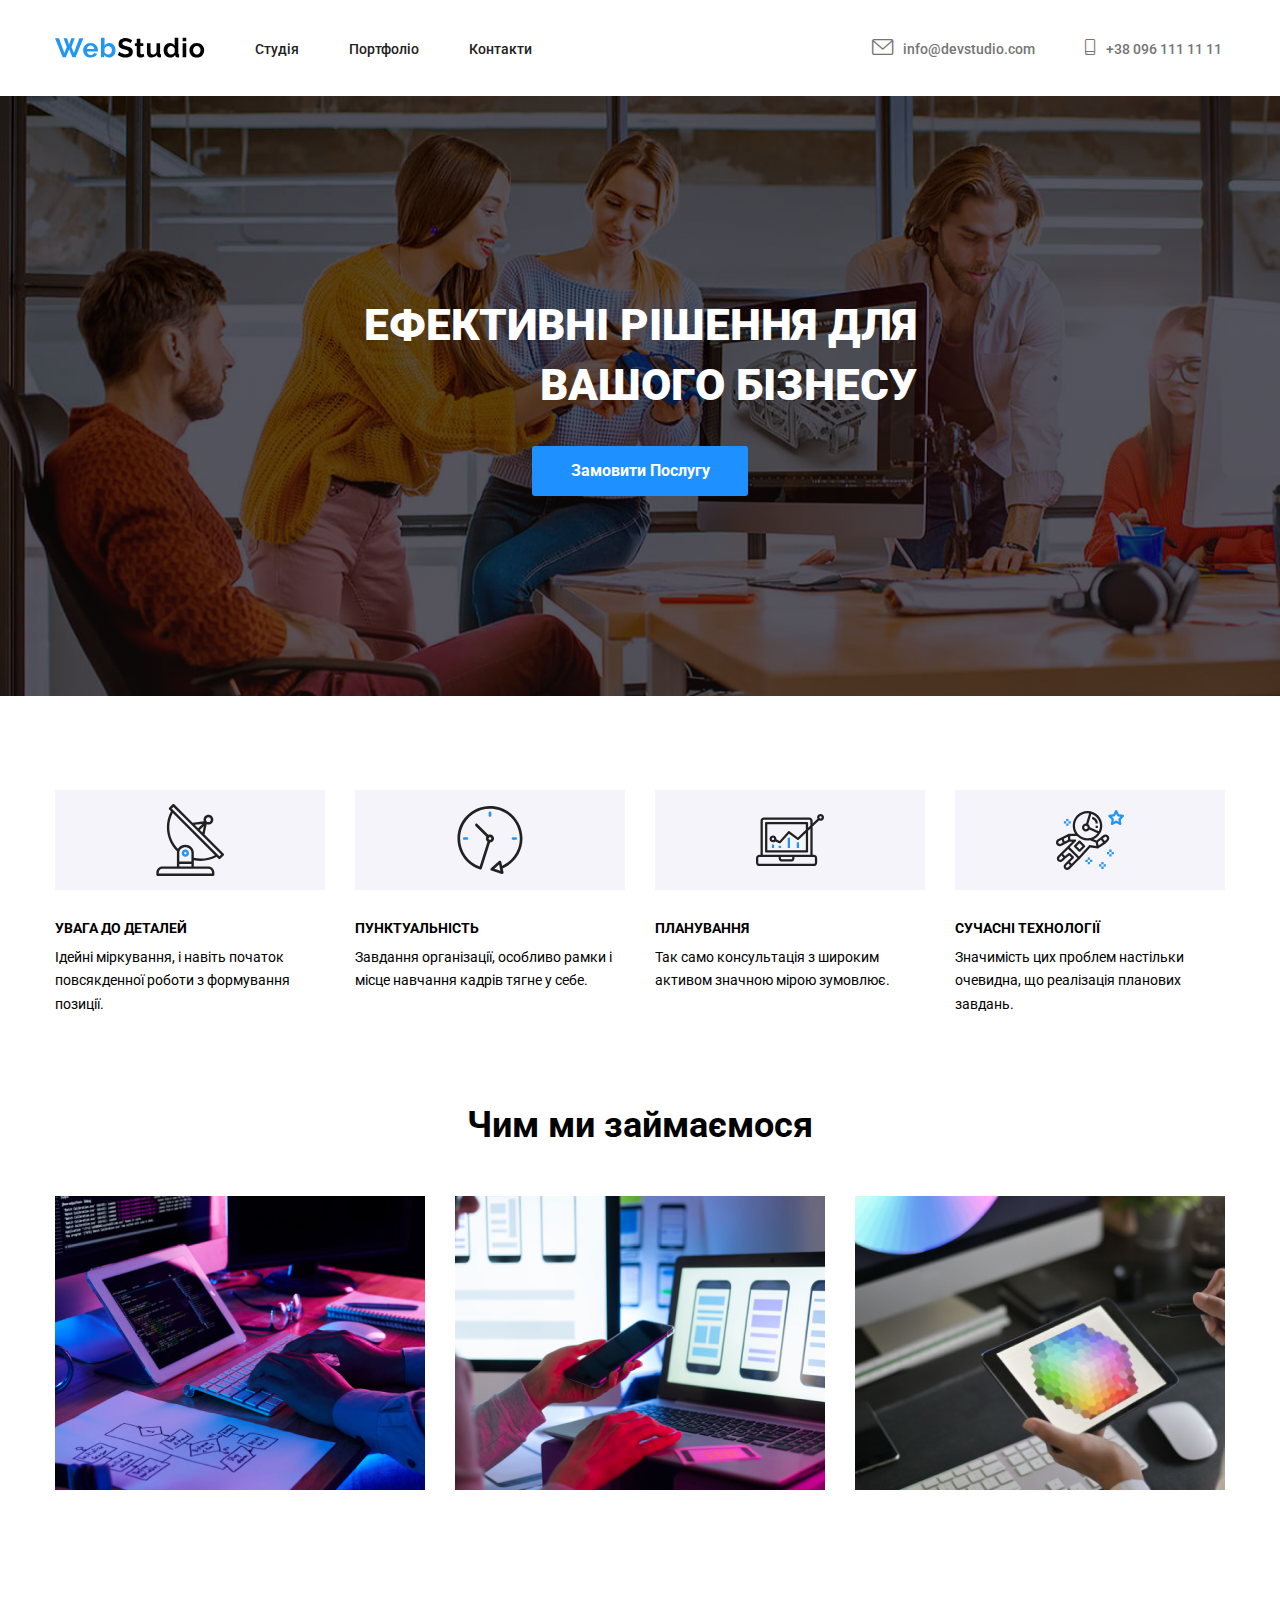
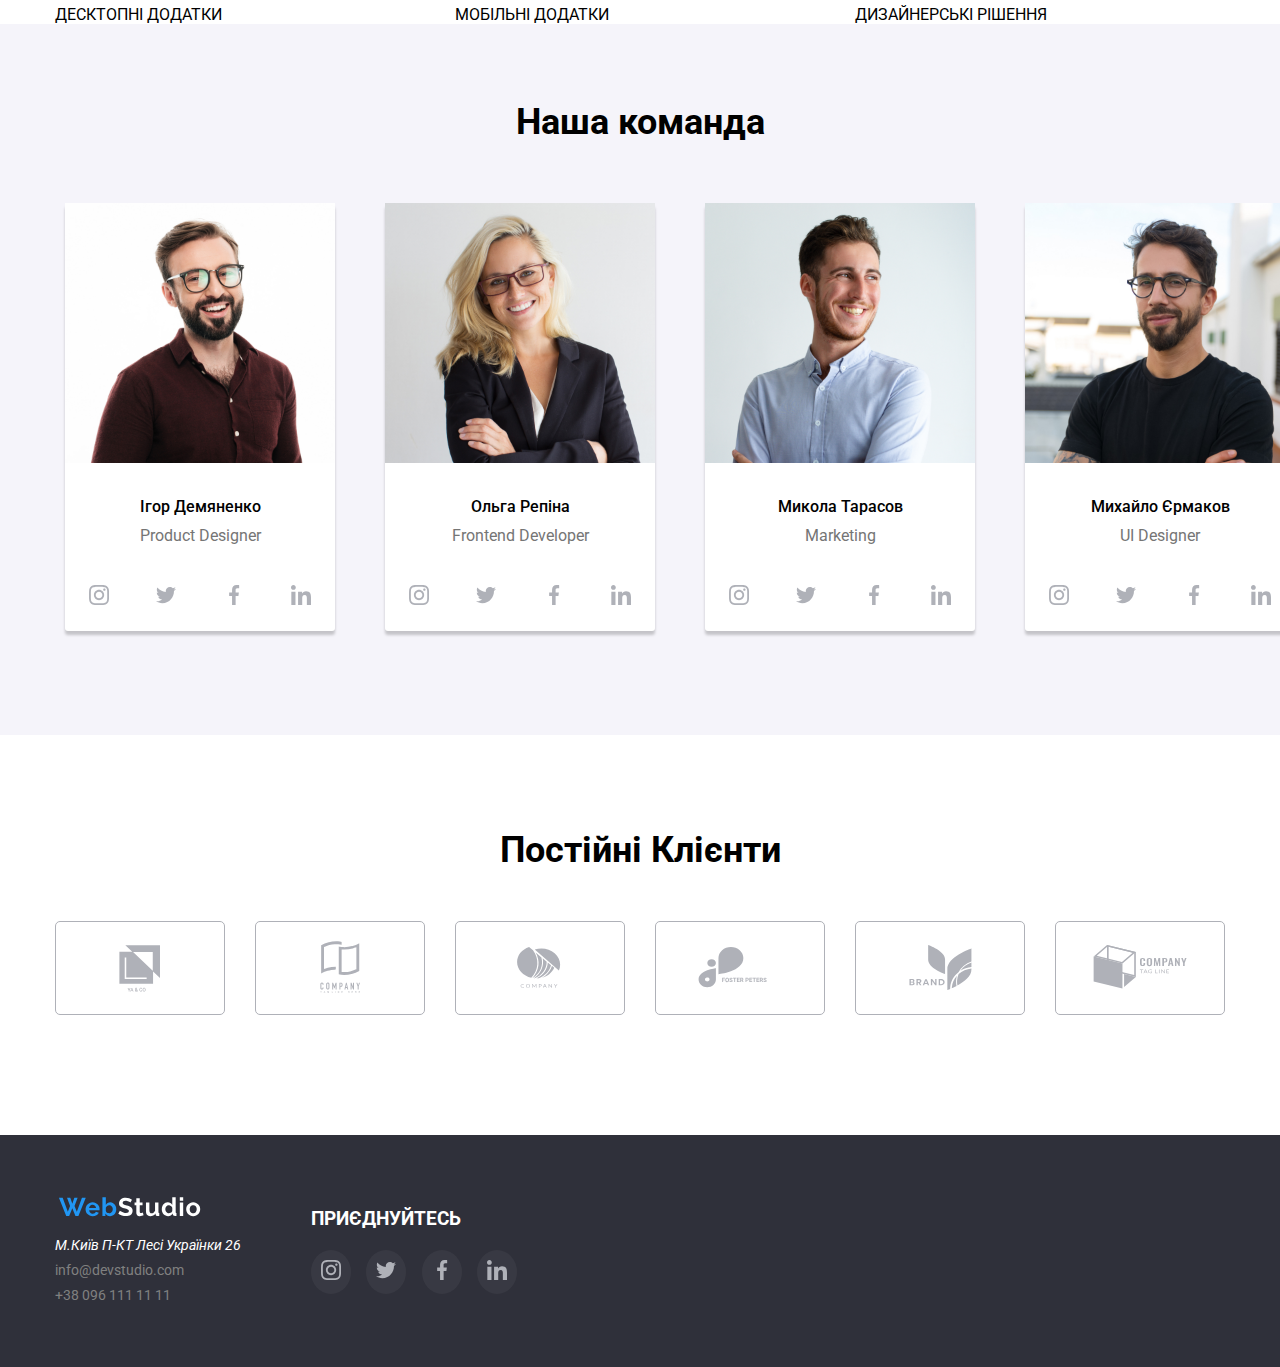
==== index.html @ 0168a0a3 "initial commit" ====
<!DOCTYPE html>
<html lang="en">

<head>
    <meta charset="UTF-8">
    <meta name="viewport" content="width=device-width, initial-scale=1.0">
    <title>Document</title>
    <link rel="stylesheet" href="./css18/style.css">
    <link rel="stylesheet" href="./Photo18/icons/style.css">
    <link rel="preconnect" href="https://fonts.googleapis.com">
    <link rel="preconnect" href="https://fonts.gstatic.com" crossorigin>
    <link href="https://fonts.googleapis.com/css2?family=Roboto:wght@400;500;700;900&display=swap" rel="stylesheet">
</head>

<body>
    <header class="header">
        <div class="container">
            <nav class="navigation">
                <ul class="header-list">
                    <svg class="iconn" height="32px" width="150px">
                        <use href="./Photo18/symbol-defs.svg#icon-WebStudio-3-1"></use>
                    </svg>
                    <li><a class="header-link" href="#">Студія</a></li>
                    <li><a class="header-link" href="portfolio.html"> Портфоліо</a></li>
                    <li><a class="header-link" href="#">Контакти</a></li>
                    <li><i class="icon-envelope-hover"><a class="header-mail" href="#">info@devstudio.com</a></i></li>
                    <li><i class="icon-smartphone"><a class="header-tel" href="#">+38 096 111 11 11</a></i></li>
                </ul>
            </nav>
        </div>
    </header>
    <section class="section-button">
        <div class="container">
            <h1 class="section-titl">ЕФЕКТИВНІ РІШЕННЯ ДЛЯ
                ВАШОГО БІЗНЕСУ</h1>
            <button class="button" type="button" name="button">Замовити Послугу</button>
        </div>
    </section>
    <main>
        <section class="section-table">
            <div class="container">
                <div class="text1">
                    <h1>УВАГА ДО ДЕТАЛЕЙ</h1>
                    <p>Ідейні міркування, і навіть початок повсякденної роботи з формування позиції. </p>
                </div>
                <div class="text1">
                    <h1>ПУНКТУАЛЬНІСТЬ</h1>
                    <p>Завдання організації, особливо рамки і місце навчання кадрів тягне у себе. </p>
                </div>
                <div class="text1">
                    <h1>ПЛАНУВАННЯ</h1>
                    <p>Так само консультація з широким активом значною мірою зумовлює. </p>
                </div>
                <div class="text1">
                    <h1>СУЧАСНІ ТЕХНОЛОГІЇ</h1>
                    <p>Значимість цих проблем настільки очевидна, що реалізація планових завдань.</p>
                </div>
        </section>
        <section class="section-gallery">
            <div class="container">
                <h1 class="section-title">Чим ми займаємося</h1>
                <div class="div-img">

                    <div class="img-wrap">
                        <img class="section-img" src="./Photo18/box 1.png" alt="">
                        <p class="absolute-text">ДЕСКТОПНІ ДОДАТКИ</p>
                    </div>

                    <div class="img-wrap">
                        <img class="section-img" src="./Photo18/box 2 (1).png" alt="">
                        <p class="absolute-text">МОБІЛЬНІ ДОДАТКИ</p>
                    </div>

                    <div class="img-wrap">
                        <img class="section-img" src="./Photo18/box 3.png" alt="">
                        <p class="absolute-text">ДИЗАЙНЕРСЬКІ РІШЕННЯ</p>
                    </div>
                </div>
            </div>
        </section>
        <section class="section-employees">
            <h1 class="section-title">Наша команда</h1>
            <div class="container">
                <div class="card">
                    <figure class="who-we-are-item">
                        <img class="who-we-are-img" src="./Photo18/img (3).jpg" alt="">
                        <figcaption>
                            <div class="who-we-are-name">Ігор Демяненко</div>
                            <div class="who-we-are-profesion">Product Designer</div>
                        </figcaption>
                        <div class="svg-wrap">
                            <a class="svg"><svg class="icon" width="20" height="20">
                                    <use href="./Photo18/symbol-defs.svg#icon-instagram-2-1"></use>
                                </svg></a>
                            <a class="svg"><svg class="icon" width="20" height="20">
                                    <use href="./Photo18/symbol-defs.svg#icon-twitter-1-1"></use>
                                </svg></a>
                            <a class="svg"><svg class="icon" width="20" height="20">
                                    <use href="./Photo18/symbol-defs.svg#icon-facebook-1-1"></use>
                                </svg></a>
                            <a class="svg"><svg class="icon" width="20" height="20">
                                    <use href="./Photo18/symbol-defs.svg#icon-linkedin-1-1"></use>
                                </svg></a>
                        </div>
                    </figure>
                </div>
                <div class="card">
                    <figure class="who-we-are-item">
                        <img class="who-we-are-img" src="Photo18/img (4).jpg" alt="">
                        <figcaption>
                            <div class="who-we-are-name">Ольга Репіна</div>
                            <div class="who-we-are-profesion">Frontend Developer</div>
                        </figcaption>
                        <div class="svg-wrap">
                            <a class="svg"><svg class="icon" width="20" height="20">
                                    <use href="./Photo18/symbol-defs.svg#icon-instagram-2-1"></use>
                                </svg></a>
                            <a class="svg"><svg class="icon" width="20" height="20">
                                    <use href="./Photo18/symbol-defs.svg#icon-twitter-1-1"></use>
                                </svg></a>
                            <a class="svg"><svg class="icon" width="20" height="20">
                                    <use href="./Photo18/symbol-defs.svg#icon-facebook-1-1"></use>
                                </svg></a>
                            <a class="svg"><svg class="icon" width="20" height="20">
                                    <use href="./Photo18/symbol-defs.svg#icon-linkedin-1-1"></use>
                                </svg></a>
                        </div>
                    </figure>
                </div>
                <div class="card">
                    <figure class="who-we-are-item">
                        <img class="who-we-are-img" src="Photo18/img (5).jpg" alt="">
                        <figcaption>
                            <div class="who-we-are-name">Микола Тарасов</div>
                            <div class="who-we-are-profesion">Marketing</div>
                        </figcaption>
                        <div class="svg-wrap">
                            <a class="svg"><svg class="icon" width="20" height="20">
                                    <use href="./Photo18/symbol-defs.svg#icon-instagram-2-1"></use>
                                </svg></a>
                            <a class="svg"><svg class="icon" width="20" height="20">
                                    <use href="./Photo18/symbol-defs.svg#icon-twitter-1-1"></use>
                                </svg></a>
                            <a class="svg"><svg class="icon" width="20" height="20">
                                    <use href="./Photo18/symbol-defs.svg#icon-facebook-1-1"></use>
                                </svg></a>
                            <a class="svg"><svg class="icon" width="20" height="20">
                                    <use href="./Photo18/symbol-defs.svg#icon-linkedin-1-1"></use>
                                </svg></a>
                        </div>
                    </figure>
                </div>
                <div class="card">
                    <figure class="who-we-are-item">
                        <img class="who-we-are-img" src="Photo18/img (6).jpg" alt="">
                        <figcaption>
                            <div class="who-we-are-name">Михайло Єрмаков</div>
                            <div class="who-we-are-profesion">UI Designer</div>
                        </figcaption>
                        <div class="svg-wrap">
                            <a class="svg"><svg class="icon" width="20" height="20">
                                    <use href="./Photo18/symbol-defs.svg#icon-instagram-2-1"></use>
                                </svg></a>
                            <a class="svg"><svg class="icon" width="20" height="20">
                                    <use href="./Photo18/symbol-defs.svg#icon-twitter-1-1"></use>
                                </svg></a>
                            <a class="svg"><svg class="icon" width="20" height="20">
                                    <use href="./Photo18/symbol-defs.svg#icon-facebook-1-1"></use>
                                </svg></a>
                            <a class="svg"><svg class="icon" width="20" height="20">
                                    <use href="./Photo18/symbol-defs.svg#icon-linkedin-1-1"></use>
                                </svg></a>
                        </div>
                    </figure>
                </div>
            </div>
        </section>
        <section class="clients">
            <div class="container">
                <h1 class="clients-title">Постійні Клієнти</h1>
                <div class="clients-img-wrap">
                    <svg class="clients-icon">
                        <use href="./Photo18/symbol-defs.svg#icon-Client-1-1"></use>
                    </svg>
                    <svg class="clients-icon">
                        <use href="./Photo18/symbol-defs.svg#icon-Client-2-1"></use>
                    </svg>
                    <svg class="clients-icon">
                        <use href="./Photo18/symbol-defs.svg#icon-Client-3-1"></use>
                    </svg>
                    <svg class="clients-icon">
                        <use href="./Photo18/symbol-defs.svg#icon-Client-4-1"></use>
                    </svg>
                    <svg class="clients-icon">
                        <use href="./Photo18/symbol-defs.svg#icon-Client-5-1"></use>
                    </svg>
                    <svg class="clients-icon">
                        <use href="./Photo18/symbol-defs.svg#icon-Client-6-1"></use>
                    </svg>
                </div>



            </div>
        </section>
    </main>
    <footer class="main-footer">
        <div class="container">
            <div class="footer-info">
                <svg class="iconn" height="32px" width="150px">
                    <use href="./Photo18/symbol-defs.svg#icon-WebStudio-5-1"></use>
                </svg>

                <address>М.Київ П-КТ Лесі Українки 26</address>
                <a class="footer-mail" href="mailto:info@devstudio.com">info@devstudio.com</a>
                <br>
                <a class="footer-tel" href="tel:+38 096 111 11 11">+38 096 111 11 11</a>
            </div>
            <div class="footer-social">
                <h3 class="social-wrap-title">ПРИЄДНУЙТЕСЬ</h3>
                <div class="socials">
                    <a class="a"><svg class="iconnn" width="20" height="20">
                            <use href="./Photo18/symbol-defs.svg#icon-instagram-2-1"></use>
                        </svg></a>
                    <a class="a"><svg class="iconnn" width="20" height="20">
                            <use href="./Photo18/symbol-defs.svg#icon-twitter-1-1"></use>
                        </svg></a>
                    <a class="a"><svg class="iconnn" width="20" height="20">
                            <use href="./Photo18/symbol-defs.svg#icon-facebook-1-1"></use>
                        </svg></a>
                    <a class="a"><svg class="iconnn" width="20" height="20">
                            <use href="./Photo18/symbol-defs.svg#icon-linkedin-1-1"></use>
                        </svg></a>
                </div>
            </div>
        </div>
    </footer>
</body>

</html>
---- css18/style.css ----
*{
    font-family: 'Roboto', sans-serif;
    padding: 0;
    margin: 0;
}
.container {
    width: 1170px;
    margin: 0 auto;
    padding: 0 15px;
}
.header {
    padding: 32px;
}
.header-title {
    width: 145px;
}
.header-list {
    display: flex;
    justify-content: space-between;
    list-style: none;
    align-items: center;
}
.header .container {
    display: flex;
    justify-content: space-between;
    align-items: center;
}
.header-link {
    padding-left: 50px;
    text-decoration: none;
    font-size: 14px;
    font-weight: 500;
    color: #212121;
}
.iconn {
    fill: #2196F3;
}
.header-mail {
    text-decoration: none;
    font-size: 14px;
    font-weight: 500;
    color: #757575;
    padding-right: 50px;
    padding-left: 10px;
}
.icon-smartphone {
    fill: #757575;
    width: 10px;
    height: 12px;
    color: #757575;
}

.icon-envelope-hover {
    padding-left: 340px;
    width: 16px;
    height: 12px;
    color: #757575;
}

.icon-envelope-hover:hover {
     color: dodgerblue;
}

.icon-smartphone:hover {
    color: dodgerblue;
}
.header-tel {
    text-decoration: none;
    font-size: 14px;
    color: #757575;
    font-weight: 500;
    padding-left: 10px;
}
.header-link:hover {
color: dodgerblue;
}
.header-tel:hover {
    color: dodgerblue;
}
.header-mail:hover {
    color: dodgerblue;
}
.section-button {
    background-image:linear-gradient(rgba(0, 0, 0, 0.39), rgba(26, 18, 18, 0.452)),
     url("../Photo18/Img (1).png");
    background-size: cover;
    background-repeat: no-repeat;
    text-align: center;
    padding: 200px 0;
    margin-bottom: 94px;
}
.section-titl {
    white-space: pre-wrap;
    font-size: 44px;
    font-weight: 900;
    line-height: 1.36;
    padding-bottom: 30px;
    color: #FFFFFF;
    vertical-align: auto;
}
.button {
    width: 216px;
    cursor: pointer;
    height: 50px;
    color: white;
    font-size: 16px;
    font-weight: 700;
    background-color: dodgerblue;
    border: none;
    border-radius: 3px;
}
.section-table .container {
    display: flex;
    justify-content: space-between;
    gap: 30px;
}
.text1 p {
    padding-top: 10px;
    font-size: 14px;
    line-height: 1.7;
    padding-bottom: 10px;
}
.text1:first-child::before {
    content: '';
    display: block;
    background-image: url("../Photo18/Group-3-1.svg");
    fill: #2196F3;
    background-repeat: no-repeat;
    background-size: 25%;
    height: 100px;
    width: 100%;
    background-position: 50% 50%;
    background-color: #F5F4FA;
    margin-bottom: 30px;
}
.text1:nth-child(2)::before {
    content: '';
    display: block;
    background-image: url("../Photo18/clock-1-2-1.svg");
    background-repeat: no-repeat;
    background-size: 25%;
    height: 100px;
    width: 100%;
    background-position: 50% 50%;
    background-color: #F5F4FA;
    margin-bottom: 30px;
}
.text1:nth-child(3)::before {
    content: '';
    display: block;
    background-image: url("../Photo18/diagram-1-2-1.svg");
    background-repeat: no-repeat;
    background-size: 25%;
    height: 100px;
    width: 100%;
    background-position: 50% 50%;
    background-color: #F5F4FA;
    margin-bottom: 30px;

}
.text1:last-child::before {
    content: '';
    display: block;
    background-image: url("../Photo18/astronaut-1-2-1.svg");
    background-repeat: no-repeat;
    background-size: 25%;
    height: 100px;
    width: 100%;
    background-position: 50% 50%;
    background-color: #F5F4FA;
    margin-bottom: 30px;
}
.text1 h1 {
    font-size: 14px;
}
.text1 {
    width: 24%;
    flex-basis: calc((100% - 60px) /3 );
}
.div-img {
    display: flex;
    justify-content: space-between;
    flex-basis: calc((100% - 60px) /2 );
}
.section-title {
    font-size: 36px;
    font-weight: 700;
    padding-bottom: 50px;
    padding-top: 77px;
    text-align: center;
}
.section-employees {
    background: #F5F4FA;
}
.section-img {
    margin-bottom: 111px;
}
.section-gallery .container {
    gap: 30px;
}
.section-employees .container {
    display: flex;
    justify-content: space-between;
    padding-bottom: 94px;
    text-align: center;
    gap: 30px;
}
.who-we-are-name {
    font-size: 16px;
    font-weight: 500;
    padding-bottom: 10px;
}
.card {
    margin: 10px;
    align-items: center;
    flex-basis: calc((100% - 60px) /3 );
}
.who-we-are-profesion {
    font-size: 16px;
    font-weight: 400;
    color: #757575;
    padding-bottom: 30px;
}
.who-we-are-img {
    width: 270px;
    padding-bottom: 30px;
}
.who-we-are-item {
    height: 428px;
    background: #FFFFFF;
    border-radius: 3px;
    box-shadow: 0 4px 3px 0 #00000033;
}
.footer {
    height: 252px;
    background: #2F303A;
}
.svg-wrap {
    display: flex;
    justify-content: space-around;
    align-items: center;
}
.footer .container {
    display: flex;
    flex-direction: column;
    align-items: flex-start;
}

.clients {
   height: 400px;
}

.clients-img-wrap {
    display: flex;
    justify-content: space-between;
    flex-basis: calc((100% - 60px) /3 );
    padding-bottom: 94px;
    gap: 30px;
}

.clients-title {
    text-align: center;
    padding-top: 94px;
    padding-bottom: 50px;
    font-size: 36px;
    font-weight: 700;
}
.clients-icon {
    width: 170px;
    height: 92px;
    border: 1px solid #AFB1B8;
    fill: #AFB1B8;
    border-radius: 5px;
}
.clients-icon:hover {
    fill: #2196F3;
    border-color: #2196F3;
    cursor: pointer;
}
.footer img {
    padding-top: 60px;
    padding-bottom: 20px;
    width: 145px;
}
address {
    color: #FFFFFF;
    font-size: 14px;
    font-weight: 400;
    line-height: 1.7;
}

.main-footer {
    background-color: #2F303A;
}

.main-footer > .container {
    display: flex;
    align-items: center;
}

.footer-social {
    padding-left: 70px;
}

.social-wrap-title {
    color: #FFFFFF;
    padding-bottom: 20px;
}

.socials {
    display: flex;
    justify-content: space-between;
    width: 206px;
}

.footer-info {
    padding-top: 60px;
    padding-bottom: 60px;
    line-height: 24px;
}

.footer-mail {
    text-decoration: none;
    color: gray;
    font-size: 14px;
    font-weight: 400;
    line-height: 1.7;
}
.footer-tel {
    text-decoration: none;
    color: gray;
    font-size: 14px;
    font-weight: 400;
    line-height: 1.7;
}
.footer-mail:hover {
    color: dodgerblue;
}
.footer-tel:hover {
    color: dodgerblue;
}
.svg {
    fill: #AFB1B8;
    padding: 10px;
    border-radius: 50%;
}
.svg:hover {
    background-color: #2196F3;
    fill: white;
   cursor: pointer;
}
.a {
    fill: #AFB1B8;
    padding: 10px;
    border-radius: 50%;
    background-color: #ffffff0c;
}
.a:hover {
    fill: white;
    background-color: #2196F3;
    cursor: pointer;
}
---- Photo18/icons/style.css ----
@font-face {
  font-family: 'icomoon';
  src:  url('fonts/icomoon.eot?ewqo52');
  src:  url('fonts/icomoon.eot?ewqo52#iefix') format('embedded-opentype'),
    url('fonts/icomoon.ttf?ewqo52') format('truetype'),
    url('fonts/icomoon.woff?ewqo52') format('woff'),
    url('fonts/icomoon.svg?ewqo52#icomoon') format('svg');
  font-weight: normal;
  font-style: normal;
  font-display: block;
}

[class^="icon-"], [class*=" icon-"] {
  /* use !important to prevent issues with browser extensions that change fonts */
  font-family: 'icomoon' !important;
  speak: never;
  font-style: normal;
  font-weight: normal;
  font-variant: normal;
  text-transform: none;
  line-height: 1;

  /* Better Font Rendering =========== */
  -webkit-font-smoothing: antialiased;
  -moz-osx-font-smoothing: grayscale;
}

.icon-smartphone:before {
  content: "\e900";
}
.icon-envelope-hover:before {
  content: "\e901";
}
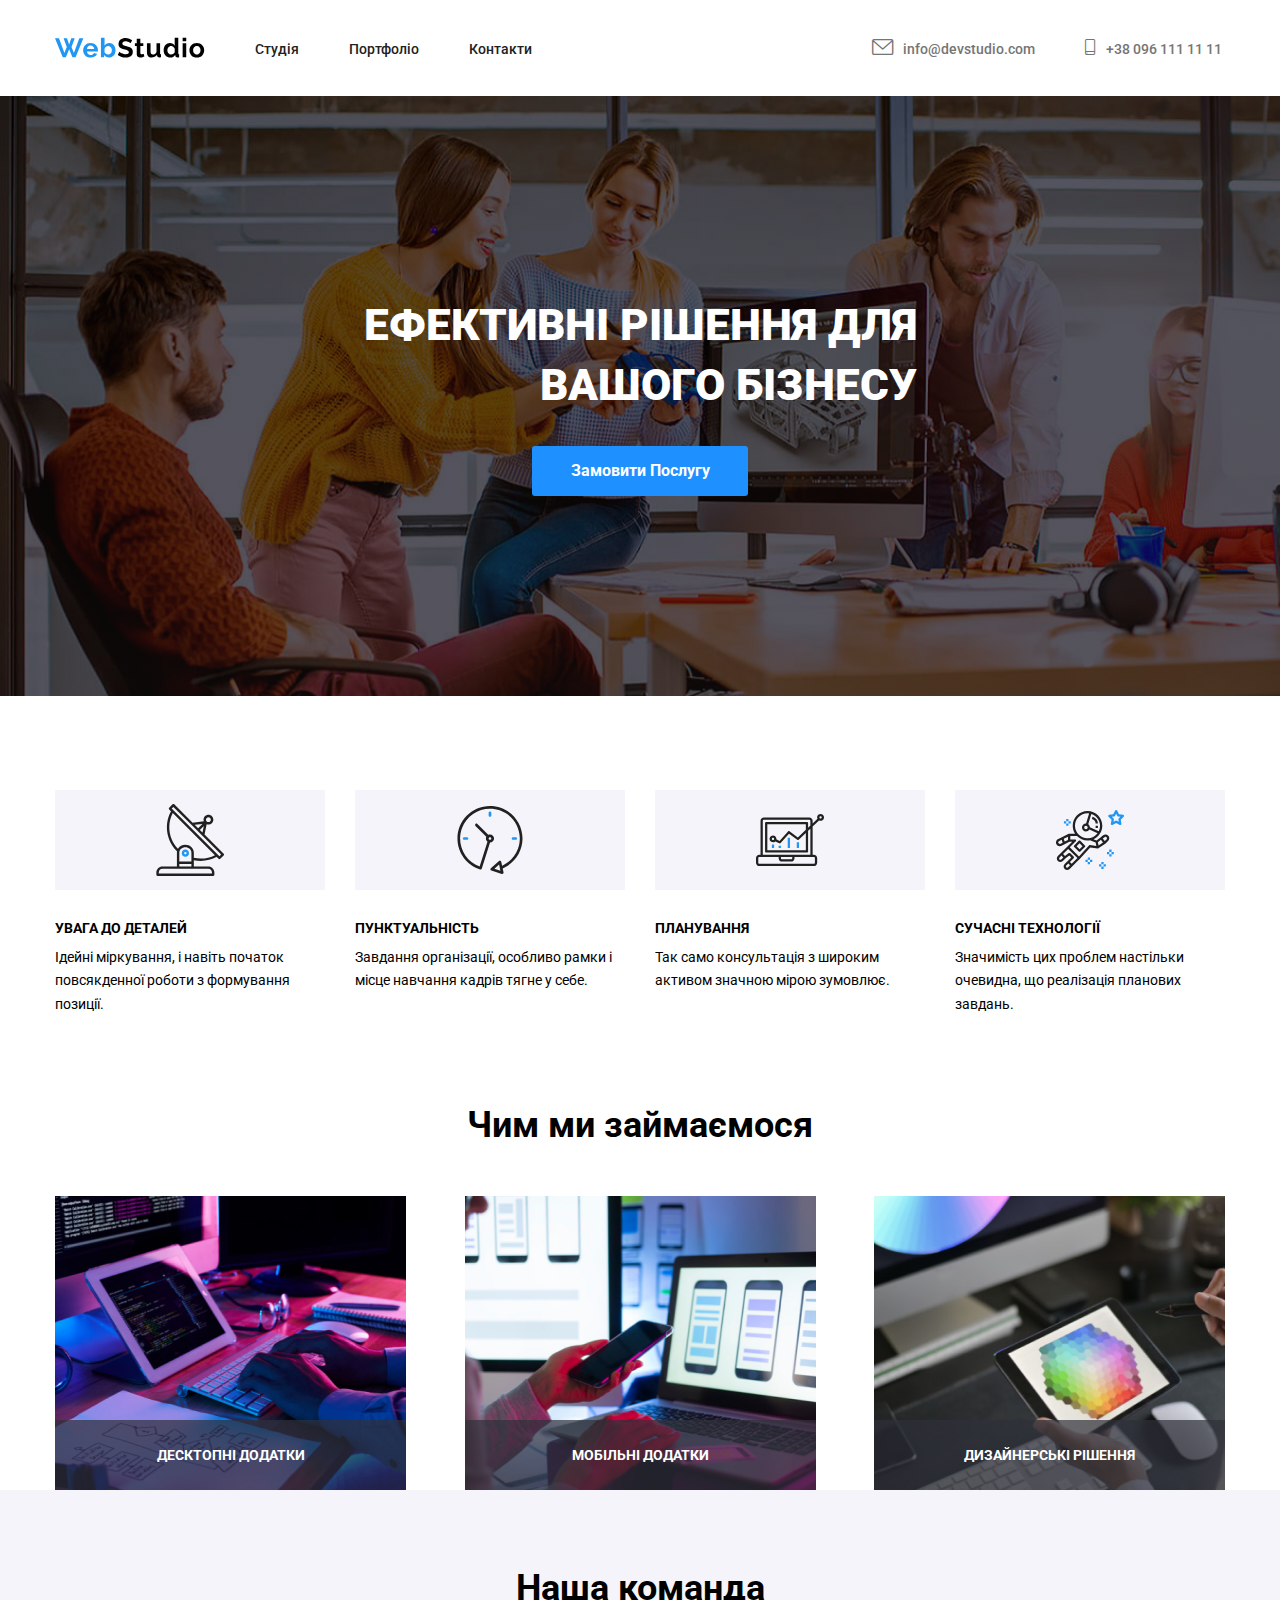
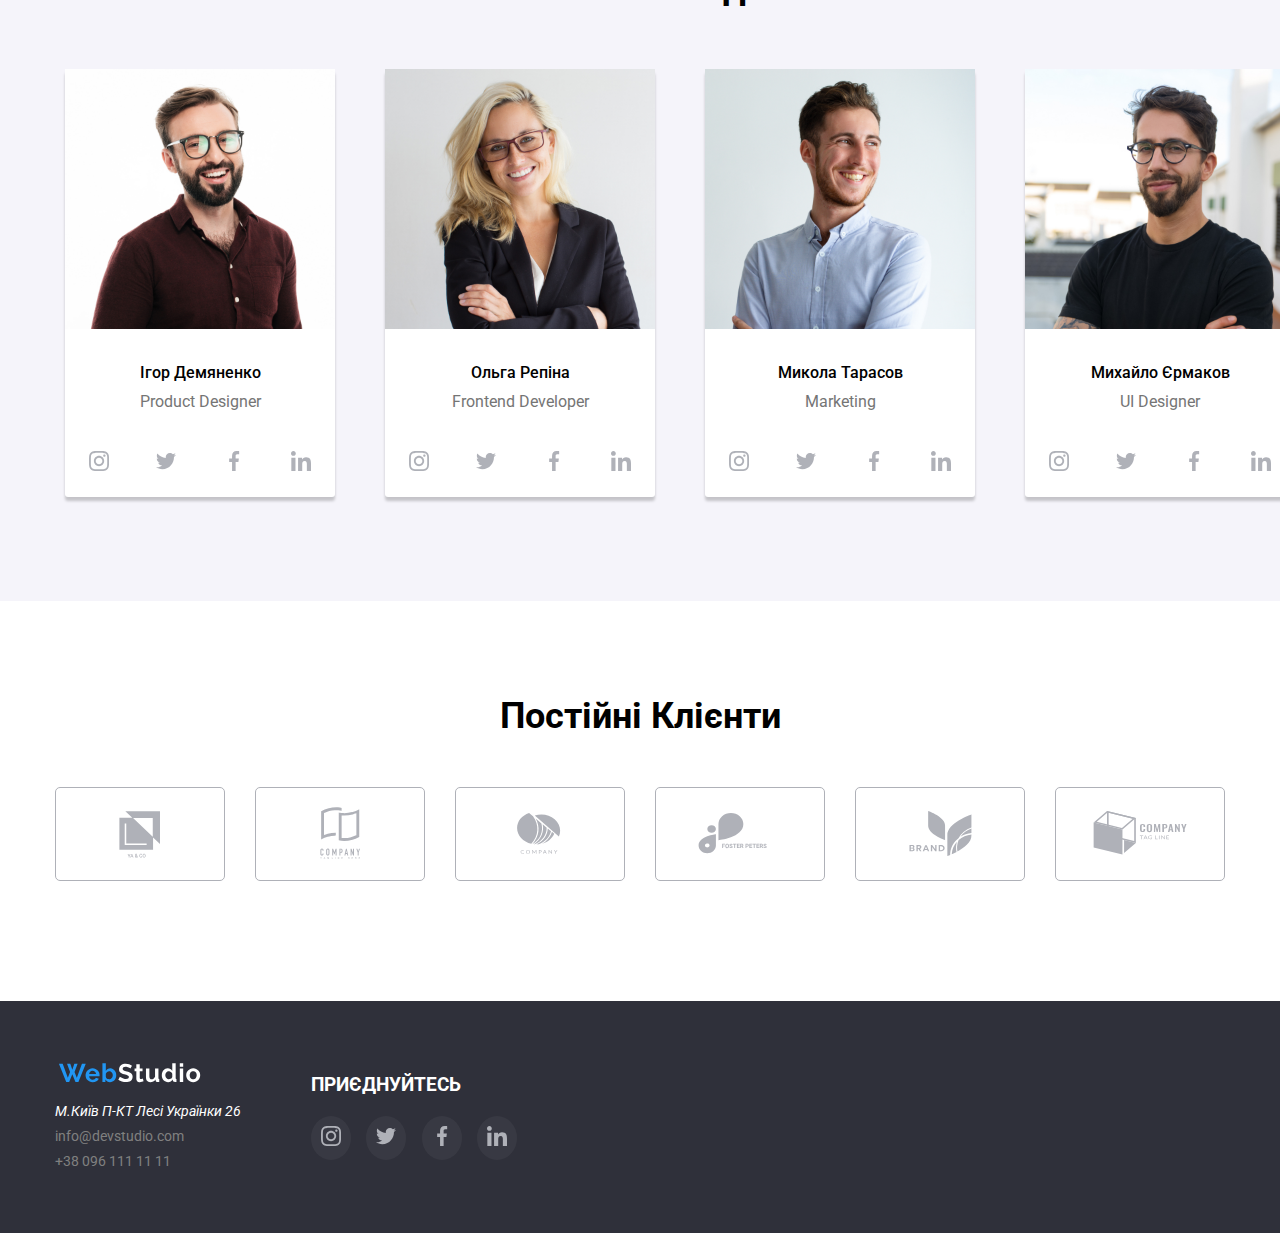
==== commit 1f626638: "initial commit" ====
--- a/index.html
+++ b/index.html
@@ -5,8 +5,8 @@
     <meta charset="UTF-8">
     <meta name="viewport" content="width=device-width, initial-scale=1.0">
     <title>Document</title>
-    <link rel="stylesheet" href="./css18/style.css">
-    <link rel="stylesheet" href="./Photo18/icons/style.css">
+    <link rel="stylesheet" href="./Photo18/style.css">
+    <link rel="stylesheet" href="./Photo18/icons/main.css">
     <link rel="preconnect" href="https://fonts.googleapis.com">
     <link rel="preconnect" href="https://fonts.gstatic.com" crossorigin>
     <link href="https://fonts.googleapis.com/css2?family=Roboto:wght@400;500;700;900&display=swap" rel="stylesheet">
@@ -64,16 +64,19 @@
                     <div class="img-wrap">
                         <img class="section-img" src="./Photo18/box 1.png" alt="">
                         <p class="absolute-text">ДЕСКТОПНІ ДОДАТКИ</p>
+                        <div class="background"></div>
                     </div>
 
                     <div class="img-wrap">
                         <img class="section-img" src="./Photo18/box 2 (1).png" alt="">
                         <p class="absolute-text">МОБІЛЬНІ ДОДАТКИ</p>
+                        <div class="background"></div>
                     </div>
 
                     <div class="img-wrap">
                         <img class="section-img" src="./Photo18/box 3.png" alt="">
                         <p class="absolute-text">ДИЗАЙНЕРСЬКІ РІШЕННЯ</p>
+                        <div class="background"></div>
                     </div>
                 </div>
             </div>
--- a/Photo18/style.css
+++ b/Photo18/style.css
@@ -0,0 +1,387 @@
+*{
+    font-family: 'Roboto', sans-serif;
+    padding: 0;
+    margin: 0;
+}
+.container {
+    width: 1170px;
+    margin: 0 auto;
+    padding: 0 15px;
+}
+.header {
+    padding: 32px;
+}
+.header-title {
+    width: 145px;
+}
+.header-list {
+    display: flex;
+    justify-content: space-between;
+    list-style: none;
+    align-items: center;
+}
+.header .container {
+    display: flex;
+    justify-content: space-between;
+    align-items: center;
+}
+.header-link {
+    padding-left: 50px;
+    text-decoration: none;
+    font-size: 14px;
+    font-weight: 500;
+    color: #212121;
+}
+.iconn {
+    fill: #2196F3;
+}
+.header-mail {
+    text-decoration: none;
+    font-size: 14px;
+    font-weight: 500;
+    color: #757575;
+    padding-right: 50px;
+    padding-left: 10px;
+}
+.icon-smartphone {
+    fill: #757575;
+    width: 10px;
+    height: 12px;
+    color: #757575;
+}
+
+.icon-envelope-hover {
+    padding-left: 340px;
+    width: 16px;
+    height: 12px;
+    color: #757575;
+}
+
+.icon-envelope-hover:hover {
+     color: dodgerblue;
+}
+
+.icon-smartphone:hover {
+    color: dodgerblue;
+}
+.header-tel {
+    text-decoration: none;
+    font-size: 14px;
+    color: #757575;
+    font-weight: 500;
+    padding-left: 10px;
+}
+.header-link:hover {
+color: dodgerblue;
+}
+.header-tel:hover {
+    color: dodgerblue;
+}
+.header-mail:hover {
+    color: dodgerblue;
+}
+.section-button {
+    background-image:linear-gradient(rgba(0, 0, 0, 0.39), rgba(26, 18, 18, 0.452)),
+     url("../Photo18/Img (1).png");
+    background-size: cover;
+    background-repeat: no-repeat;
+    text-align: center;
+    padding: 200px 0;
+    margin-bottom: 94px;
+}
+.section-titl {
+    white-space: pre-wrap;
+    font-size: 44px;
+    font-weight: 900;
+    line-height: 1.36;
+    padding-bottom: 30px;
+    color: #FFFFFF;
+    vertical-align: auto;
+}
+.button {
+    width: 216px;
+    cursor: pointer;
+    height: 50px;
+    color: white;
+    font-size: 16px;
+    font-weight: 700;
+    background-color: dodgerblue;
+    border: none;
+    border-radius: 3px;
+}
+.section-table .container {
+    display: flex;
+    justify-content: space-between;
+    gap: 30px;
+}
+.text1 p {
+    padding-top: 10px;
+    font-size: 14px;
+    line-height: 1.7;
+    padding-bottom: 10px;
+}
+.text1:first-child::before {
+    content: '';
+    display: block;
+    background-image: url("../Photo18/Group-3-1.svg");
+    fill: #2196F3;
+    background-repeat: no-repeat;
+    background-size: 25%;
+    height: 100px;
+    width: 100%;
+    background-position: 50% 50%;
+    background-color: #F5F4FA;
+    margin-bottom: 30px;
+}
+.text1:nth-child(2)::before {
+    content: '';
+    display: block;
+    background-image: url("../Photo18/clock-1-2-1.svg");
+    background-repeat: no-repeat;
+    background-size: 25%;
+    height: 100px;
+    width: 100%;
+    background-position: 50% 50%;
+    background-color: #F5F4FA;
+    margin-bottom: 30px;
+}
+.text1:nth-child(3)::before {
+    content: '';
+    display: block;
+    background-image: url("../Photo18/diagram-1-2-1.svg");
+    background-repeat: no-repeat;
+    background-size: 25%;
+    height: 100px;
+    width: 100%;
+    background-position: 50% 50%;
+    background-color: #F5F4FA;
+    margin-bottom: 30px;
+
+}
+.text1:last-child::before {
+    content: '';
+    display: block;
+    background-image: url("../Photo18/astronaut-1-2-1.svg");
+    background-repeat: no-repeat;
+    background-size: 25%;
+    height: 100px;
+    width: 100%;
+    background-position: 50% 50%;
+    background-color: #F5F4FA;
+    margin-bottom: 30px;
+}
+.text1 h1 {
+    font-size: 14px;
+}
+.text1 {
+    width: 24%;
+    flex-basis: calc((100% - 60px) /3 );
+}
+.div-img {
+    display: flex;
+    justify-content: space-between;
+    flex-basis: calc((100% - 60px) /2 );
+}
+.img-wrap {
+    width: 30%;
+    height: 294px;
+    position: relative;
+}
+.section-img {
+    width: 100%;
+    height: 100%;
+}
+.absolute-text {
+    text-align: center;
+    width: 100%;
+    position: absolute;
+    bottom: 27px;
+    font-size: 14px;
+    font-weight: 700;
+    color: #FFFFFF;
+    z-index: 2;
+}
+.background {
+    position: absolute;
+    bottom: 0;
+    width: 100%;
+    height: 70px;
+    background-color: #2f303ab4;
+}
+.section-title {
+    font-size: 36px;
+    font-weight: 700;
+    padding-bottom: 50px;
+    padding-top: 77px;
+    text-align: center;
+}
+.section-employees {
+    background: #F5F4FA;
+}
+
+.section-gallery .container {
+    gap: 30px;
+}
+.section-employees .container {
+    display: flex;
+    justify-content: space-between;
+    padding-bottom: 94px;
+    text-align: center;
+    gap: 30px;
+}
+.who-we-are-name {
+    font-size: 16px;
+    font-weight: 500;
+    padding-bottom: 10px;
+}
+.card {
+    margin: 10px;
+    align-items: center;
+    flex-basis: calc((100% - 60px) /3 );
+}
+.who-we-are-profesion {
+    font-size: 16px;
+    font-weight: 400;
+    color: #757575;
+    padding-bottom: 30px;
+}
+.who-we-are-img {
+    width: 270px;
+    padding-bottom: 30px;
+}
+.who-we-are-item {
+    height: 428px;
+    background: #FFFFFF;
+    border-radius: 3px;
+    box-shadow: 0 4px 3px 0 #00000033;
+}
+.footer {
+    height: 252px;
+    background: #2F303A;
+}
+.svg-wrap {
+    display: flex;
+    justify-content: space-around;
+    align-items: center;
+}
+.footer .container {
+    display: flex;
+    flex-direction: column;
+    align-items: flex-start;
+}
+
+.clients {
+   height: 400px;
+}
+
+.clients-img-wrap {
+    display: flex;
+    justify-content: space-between;
+    flex-basis: calc((100% - 60px) /3 );
+    padding-bottom: 94px;
+    gap: 30px;
+}
+
+.clients-title {
+    text-align: center;
+    padding-top: 94px;
+    padding-bottom: 50px;
+    font-size: 36px;
+    font-weight: 700;
+}
+.clients-icon {
+    width: 170px;
+    height: 92px;
+    border: 1px solid #AFB1B8;
+    fill: #AFB1B8;
+    border-radius: 5px;
+}
+.clients-icon:hover {
+    fill: #2196F3;
+    border-color: #2196F3;
+    cursor: pointer;
+}
+.footer img {
+    padding-top: 60px;
+    padding-bottom: 20px;
+    width: 145px;
+}
+address {
+    color: #FFFFFF;
+    font-size: 14px;
+    font-weight: 400;
+    line-height: 1.7;
+}
+
+.main-footer {
+    background-color: #2F303A;
+}
+
+.main-footer > .container {
+    display: flex;
+    align-items: center;
+}
+
+.footer-social {
+    padding-left: 70px;
+}
+
+.social-wrap-title {
+    color: #FFFFFF;
+    padding-bottom: 20px;
+}
+
+.socials {
+    display: flex;
+    justify-content: space-between;
+    width: 206px;
+}
+
+.footer-info {
+    padding-top: 60px;
+    padding-bottom: 60px;
+    line-height: 24px;
+}
+
+.footer-mail {
+    text-decoration: none;
+    color: gray;
+    font-size: 14px;
+    font-weight: 400;
+    line-height: 1.7;
+}
+.footer-tel {
+    text-decoration: none;
+    color: gray;
+    font-size: 14px;
+    font-weight: 400;
+    line-height: 1.7;
+}
+.footer-mail:hover {
+    color: dodgerblue;
+}
+.footer-tel:hover {
+    color: dodgerblue;
+}
+.svg {
+    fill: #AFB1B8;
+    padding: 10px;
+    border-radius: 50%;
+}
+.svg:hover {
+    background-color: #2196F3;
+    fill: white;
+   cursor: pointer;
+}
+.a {
+    fill: #AFB1B8;
+    padding: 10px;
+    border-radius: 50%;
+    background-color: #ffffff0c;
+}
+.a:hover {
+    fill: white;
+    background-color: #2196F3;
+    cursor: pointer;
+}
+
--- a/Photo18/icons/main.css
+++ b/Photo18/icons/main.css
@@ -0,0 +1,33 @@
+@font-face {
+  font-family: 'icomoon';
+  src:  url('fonts/icomoon.eot?ewqo52');
+  src:  url('fonts/icomoon.eot?ewqo52#iefix') format('embedded-opentype'),
+    url('fonts/icomoon.ttf?ewqo52') format('truetype'),
+    url('fonts/icomoon.woff?ewqo52') format('woff'),
+    url('fonts/icomoon.svg?ewqo52#icomoon') format('svg');
+  font-weight: normal;
+  font-style: normal;
+  font-display: block;
+}
+
+[class^="icon-"], [class*=" icon-"] {
+  /* use !important to prevent issues with browser extensions that change fonts */
+  font-family: 'icomoon' !important;
+  speak: never;
+  font-style: normal;
+  font-weight: normal;
+  font-variant: normal;
+  text-transform: none;
+  line-height: 1;
+
+  /* Better Font Rendering =========== */
+  -webkit-font-smoothing: antialiased;
+  -moz-osx-font-smoothing: grayscale;
+}
+
+.icon-smartphone:before {
+  content: "\e900";
+}
+.icon-envelope-hover:before {
+  content: "\e901";
+}
